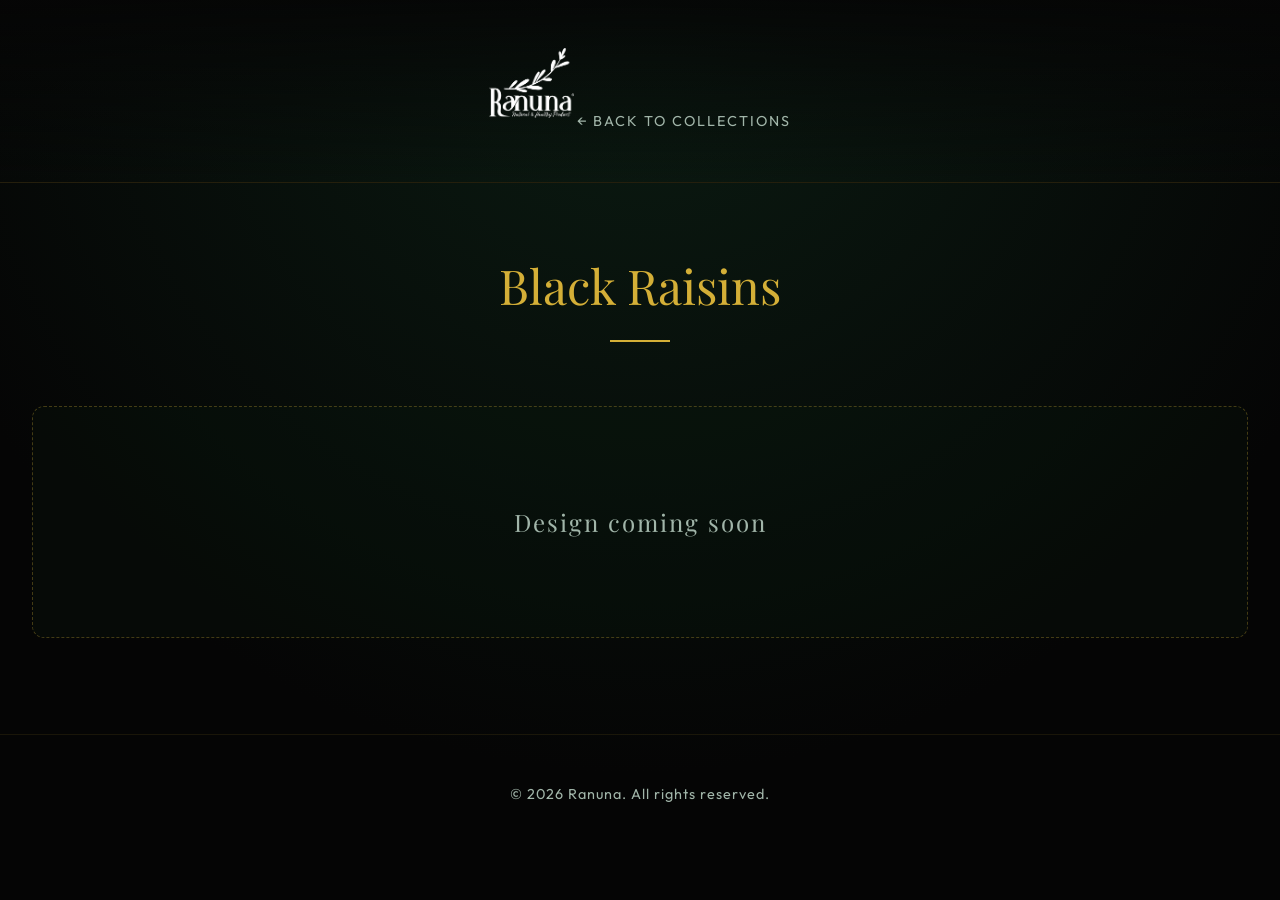
==== black-raisins.html @ 712c2dd8 "Ranuna product showcase gallery with zoom lightbox" ====
<!DOCTYPE html>
<html lang="id">
<head>
    <meta charset="UTF-8">
    <meta name="viewport" content="width=device-width, initial-scale=1.0">
    <title>Black Raisins - Ranuna</title>
    <link rel="preconnect" href="https://fonts.googleapis.com">
    <link rel="preconnect" href="https://fonts.gstatic.com" crossorigin>
    <link href="https://fonts.googleapis.com/css2?family=Outfit:wght@300;400;500&family=Playfair+Display:ital,wght@0,400;0,600;1,400&display=swap" rel="stylesheet">
    <link rel="stylesheet" href="style.css">
</head>
<body>

    <header>
        <img src="design/logo ranuna.png" alt="Ranuna Logo" class="brand-logo" style="max-height: 70px;">
        <a href="index.html" class="back-link">&larr; Back to Collections</a>
    </header>

    <main>
        <div class="page-title-wrapper">
            <h2 class="page-title">Black Raisins</h2>
            <div class="page-divider"></div>
        </div>

        <div class="gallery-grid">
            <div class="gallery-empty">
                <p>Design coming soon</p>
            </div>
        </div>
    </main>

    <!-- Lightbox Element -->
    <div id="lightbox">
        <span class="close-btn">&times;</span>
        <img id="lightbox-img" src="" alt="Zoomed Image">
    </div>

    <footer>
        <p>&copy; 2026 Ranuna. All rights reserved.</p>
    </footer>

    <script src="script.js"></script>
</body>
</html>
---- style.css ----
:root {
    /* Luxury Dark & Green Palette */
    --primary-black: #050505;
    --dark-green: #0a1f13;
    --emerald: #143e26;
    --accent-gold: #d4af37;
    --gold-light: #f5d76e;
    --text-white: #f8fcf9;
    --text-muted: #a1b5a9;
    --transition-smooth: all 0.5s cubic-bezier(0.25, 1, 0.5, 1);
}

* {
    margin: 0;
    padding: 0;
    box-sizing: border-box;
}

body {
    font-family: 'Outfit', sans-serif;
    background-color: var(--primary-black);
    background-image: radial-gradient(circle at 50% 0%, rgba(20, 62, 38, 0.4) 0%, rgba(5, 5, 5, 1) 70%);
    color: var(--text-white);
    line-height: 1.6;
    min-height: 100vh;
    overflow-x: hidden;
}

h1, h2, h3, h4 {
    font-family: 'Playfair Display', serif;
    font-weight: 400;
}

/* Header & Navigation */
header {
    padding: 3rem 2rem;
    text-align: center;
    position: relative;
    border-bottom: 1px solid rgba(212, 175, 55, 0.15);
    background: linear-gradient(to bottom, rgba(5, 5, 5, 0.9), transparent);
}

.brand-logo {
    max-height: 100px;
    width: auto;
    margin-bottom: 0.5rem;
    object-fit: contain;
}

.brand-subtitle {
    font-size: 1rem;
    letter-spacing: 3px;
    color: var(--text-muted);
    text-transform: uppercase;
    margin-top: 1rem;
}

.back-link {
    display: inline-block;
    margin-top: 1.5rem;
    color: var(--text-muted);
    text-decoration: none;
    font-size: 0.9rem;
    letter-spacing: 2px;
    text-transform: uppercase;
    transition: var(--transition-smooth);
    border-bottom: 1px solid transparent;
}

.back-link:hover {
    color: var(--accent-gold);
    border-bottom: 1px solid var(--accent-gold);
}

/* Main Container */
main {
    max-width: 1300px;
    margin: 0 auto;
    padding: 4rem 2rem;
}

/* Page Title Wrapper */
.page-title-wrapper {
    text-align: center;
    margin-bottom: 4rem;
}

.page-title {
    font-size: 3rem;
    color: var(--accent-gold);
    margin-bottom: 1rem;
}

.page-divider {
    width: 60px;
    height: 2px;
    background: var(--accent-gold);
    margin: 0 auto;
}

/* Bento/Masonry Grid for Home Page */
.bento-grid {
    display: flex;
    flex-wrap: wrap;
    gap: 1.5rem;
    align-items: flex-start;
    justify-content: center;
}

.bento-item {
    position: relative;
    border-radius: 12px;
    overflow: hidden;
    background-color: rgba(10, 31, 19, 0.4);
    border: 1px solid rgba(255, 255, 255, 0.05);
    transition: var(--transition-smooth);
    display: block;
    text-decoration: none;
    width: 100%;
}

@media (min-width: 768px) {
    .bento-item:nth-child(1) { width: calc(45% - 1.5rem); }
    .bento-item:nth-child(2) { width: calc(25% - 1.5rem); margin-top: 3rem; }
    .bento-item:nth-child(3) { width: calc(30% - 1.5rem); } 
    .bento-item:nth-child(4) { width: calc(33% - 1.5rem); margin-top: 1rem;} 
    .bento-item:nth-child(5) { width: calc(67% - 1.5rem); }
    .bento-item:nth-child(6) { width: calc(40% - 1.5rem); margin-top: -3rem; }
    .bento-item:nth-child(7) { width: calc(60% - 1.5rem); } 
}

@media (min-width: 1024px) {
    .bento-item:nth-child(1) { width: calc(40% - 1.5rem); }
    .bento-item:nth-child(2) { width: calc(25% - 1.5rem); margin-top: 4rem; }
    .bento-item:nth-child(3) { width: calc(35% - 1.5rem); margin-top: 1rem; }
    .bento-item:nth-child(4) { width: calc(20% - 1.5rem); margin-top: -2rem; }
    .bento-item:nth-child(5) { width: calc(50% - 1.5rem); }
    .bento-item:nth-child(6) { width: calc(30% - 1.5rem); margin-top: 2rem; }
    .bento-item:nth-child(7) { width: calc(60% - 1.5rem); }
}

.bento-item img {
    width: 100%;
    height: auto;
    display: block;
    transition: transform 0.8s cubic-bezier(0.25, 1, 0.5, 1);
    opacity: 0.9;
}

/* Empty bento item placeholder */
.bento-item img[src=""] {
    min-height: 200px;
    background: rgba(10, 31, 19, 0.6);
}

.bento-overlay {
    position: absolute;
    inset: 0;
    background: linear-gradient(to top, rgba(5,5,5,0.9) 0%, rgba(5,5,5,0.3) 50%, rgba(5,5,5,0.1) 100%);
    display: flex;
    flex-direction: column;
    justify-content: flex-end;
    padding: 2rem;
    transition: var(--transition-smooth);
}

.bento-overlay h3 {
    color: var(--text-white);
    font-size: 1.8rem;
    letter-spacing: 1px;
    transform: translateY(10px);
    transition: var(--transition-smooth);
    margin-bottom: 0.5rem;
}

.bento-overlay span {
    color: var(--accent-gold);
    font-size: 0.9rem;
    letter-spacing: 2px;
    text-transform: uppercase;
    opacity: 0;
    transform: translateY(10px);
    transition: var(--transition-smooth);
}

.bento-item:hover {
    border-color: rgba(212, 175, 55, 0.5);
    box-shadow: 0 15px 40px rgba(0, 0, 0, 0.8), 0 0 20px rgba(20, 62, 38, 0.6);
    transform: translateY(-5px);
    z-index: 10;
}

.bento-item:hover img {
    transform: scale(1.05);
    opacity: 1;
}

.bento-item:hover .bento-overlay {
    background: linear-gradient(to top, rgba(5,5,5,0.95) 0%, rgba(20,62,38,0.4) 50%, transparent 100%);
}

.bento-item:hover .bento-overlay h3 {
    color: var(--accent-gold);
    transform: translateY(0);
}

.bento-item:hover .bento-overlay span {
    opacity: 1;
    transform: translateY(0);
}


/* Product Gallery Grid (Inner Pages) */
.gallery-grid {
    display: grid;
    grid-template-columns: repeat(auto-fill, minmax(280px, 1fr));
    gap: 2rem;
}

.gallery-item {
    position: relative;
    border-radius: 8px;
    overflow: hidden;
    aspect-ratio: 4/5;
    background-color: rgba(10, 31, 19, 0.5);
    cursor: zoom-in;
    border: 1px solid rgba(255, 255, 255, 0.05);
    transition: var(--transition-smooth);
}

.gallery-item:hover {
    transform: translateY(-10px);
    border-color: rgba(212, 175, 55, 0.3);
    box-shadow: 0 20px 40px rgba(0, 0, 0, 0.8), 0 0 15px rgba(20, 62, 38, 0.6);
}

.gallery-item img {
    width: 100%;
    height: 100%;
    object-fit: contain;
    padding: 1rem;
    transition: transform 0.8s cubic-bezier(0.25, 1, 0.5, 1);
}

.gallery-item:hover img {
    transform: scale(1.05);
}

/* Gallery Empty State */
.gallery-empty {
    grid-column: 1 / -1;
    text-align: center;
    padding: 6rem 2rem;
    border: 1px dashed rgba(212, 175, 55, 0.3);
    border-radius: 12px;
    background: rgba(10, 31, 19, 0.2);
}

.gallery-empty p {
    font-family: 'Playfair Display', serif;
    font-size: 1.5rem;
    color: var(--text-muted);
    letter-spacing: 2px;
}

/* Lightbox Modal */
#lightbox {
    display: none;
    position: fixed;
    z-index: 1000;
    inset: 0;
    background-color: rgba(5, 5, 5, 0.95);
    backdrop-filter: blur(10px);
    opacity: 0;
    align-items: center;
    justify-content: center;
    transition: opacity 0.4s ease;
    overflow: hidden;
}

#lightbox.active {
    display: flex;
    opacity: 1;
}

#lightbox img {
    max-width: 90%;
    max-height: 90vh;
    object-fit: contain;
    border-radius: 4px;
    box-shadow: 0 0 50px rgba(0,0,0,0.8);
    transform: scale(0.95);
    transition: transform 0.4s ease;
    cursor: grab;
}

#lightbox.active img {
    transform: scale(1);
}

#lightbox img:active {
    cursor: grabbing;
}

.close-btn {
    position: absolute;
    top: 30px;
    right: 40px;
    color: var(--text-white);
    font-size: 2.5rem;
    font-family: sans-serif;
    font-weight: 100;
    cursor: pointer;
    transition: color 0.3s ease;
    z-index: 1001;
}

.close-btn:hover {
    color: var(--accent-gold);
}

/* Footer */
footer {
    text-align: center;
    padding: 3rem 2rem;
    border-top: 1px solid rgba(212, 175, 55, 0.1);
    color: var(--text-muted);
    font-size: 0.9rem;
    letter-spacing: 1px;
    margin-top: 2rem;
}

/* Responsive Adaptive */
@media (max-width: 992px) {
    .page-title { font-size: 2.5rem; }
    .gallery-grid { grid-template-columns: repeat(auto-fill, minmax(240px, 1fr)); }
}

@media (max-width: 600px) {
    header { padding: 2rem 1rem; }
    .brand-logo { max-height: 70px; }
    .brand-subtitle { font-size: 0.8rem; letter-spacing: 2px;}
    main { padding: 2rem 1rem; }
    .page-title { font-size: 2rem; }
    
    .bento-grid { 
        display: flex;
        flex-direction: column;
    }
    .bento-item {
        width: 100% !important;
        margin-top: 0 !important;
    }
    
    .gallery-grid { grid-template-columns: 1fr; gap: 2rem; }
    .close-btn { top: 15px; right: 25px; font-size: 2rem; }
}
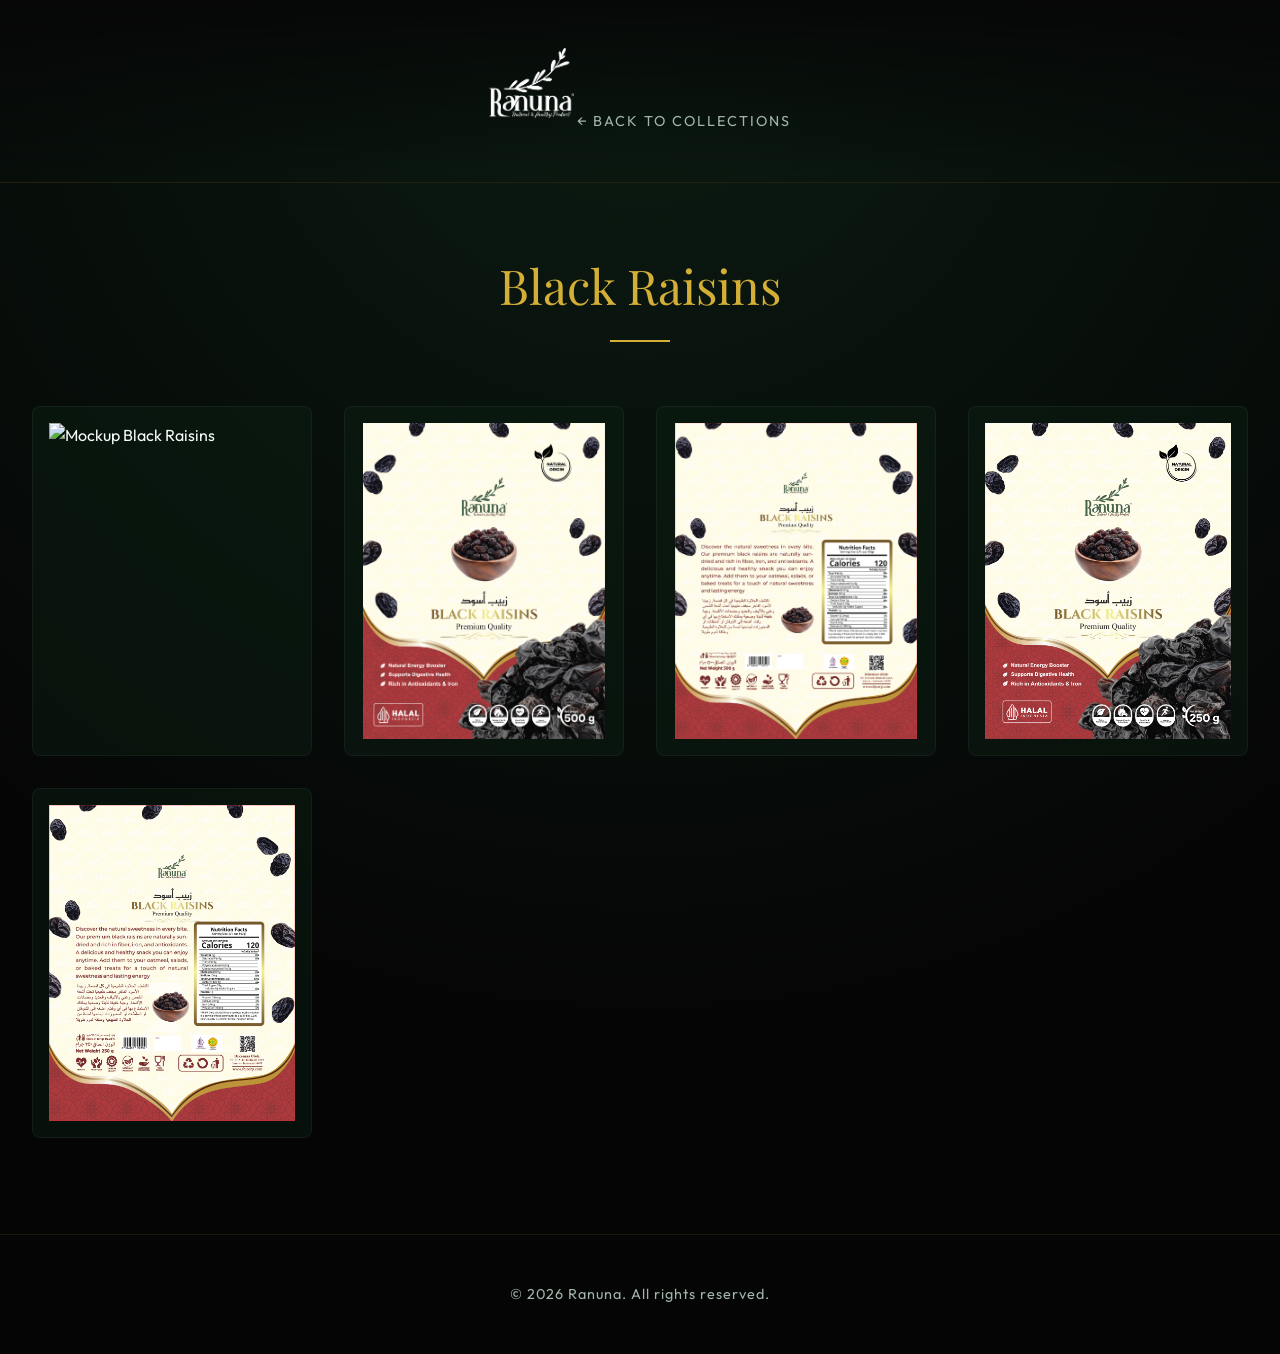
==== commit d1de9c2b: "feat: add Black Raisins, Gold Raisins, Macadamia designs and mockups" ====
--- a/black-raisins.html
+++ b/black-raisins.html
@@ -23,9 +23,11 @@
         </div>
 
         <div class="gallery-grid">
-            <div class="gallery-empty">
-                <p>Design coming soon</p>
-            </div>
+            <div class="gallery-item"><img src="design/Mockup black raisins.png" alt="Mockup Black Raisins"></div>
+            <div class="gallery-item"><img src="design/Black Raisins 250gr-500gr pouch final-01.png" alt="Black Raisins 1"></div>
+            <div class="gallery-item"><img src="design/Black Raisins 250gr-500gr pouch final-02.png" alt="Black Raisins 2"></div>
+            <div class="gallery-item"><img src="design/Black Raisins 250gr-500gr pouch final-03.png" alt="Black Raisins 3"></div>
+            <div class="gallery-item"><img src="design/Black Raisins 250gr-500gr pouch final-04.png" alt="Black Raisins 4"></div>
         </div>
     </main>
 
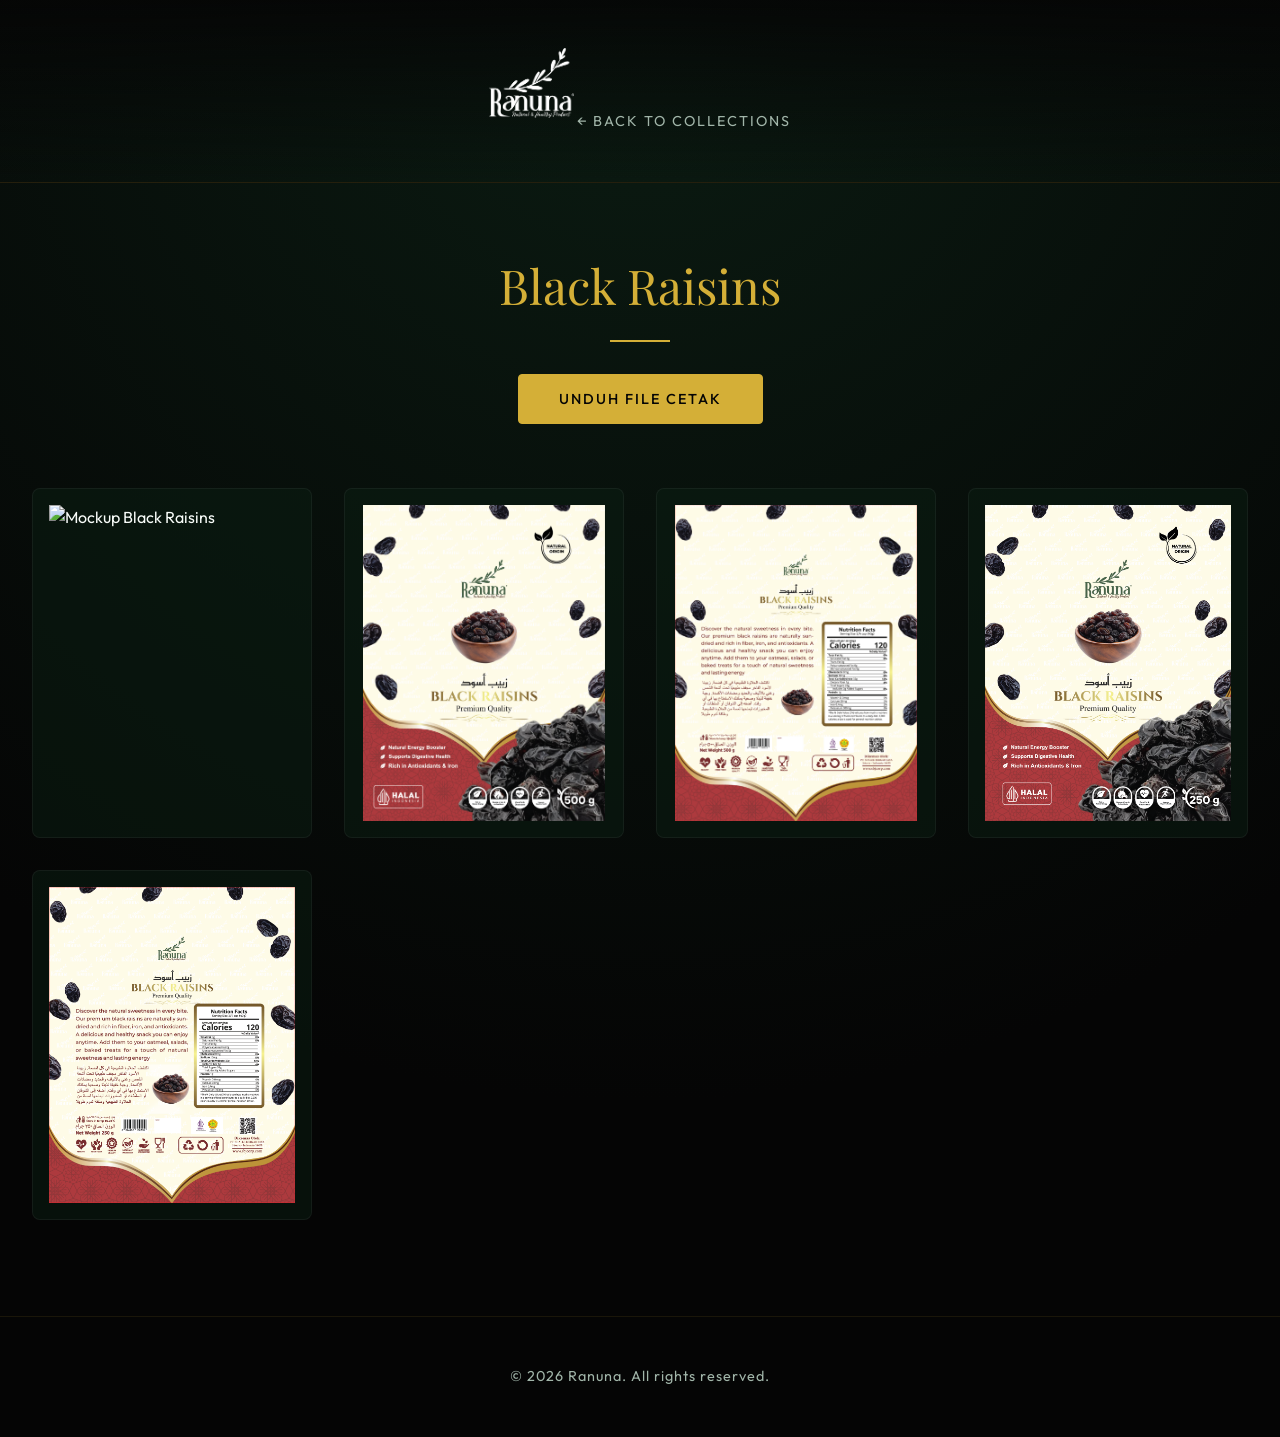
==== commit 27f777b3: "Update mockup almond, add 'Unduh File Cetak' button to all product pages, and update styles" ====
--- a/black-raisins.html
+++ b/black-raisins.html
@@ -20,6 +20,7 @@
         <div class="page-title-wrapper">
             <h2 class="page-title">Black Raisins</h2>
             <div class="page-divider"></div>
+            <a href="https://drive.google.com/drive/folders/1UnBCWKYsKBxjyerLS2sAT0NZEykQ9to8?usp=drive_link" class="download-btn" target="_blank" rel="noopener noreferrer">Unduh File Cetak</a>
         </div>
 
         <div class="gallery-grid">
--- a/style.css
+++ b/style.css
@@ -96,6 +96,31 @@
     height: 2px;
     background: var(--accent-gold);
     margin: 0 auto;
+}
+
+/* Download Print File Button */
+.download-btn {
+    display: inline-block;
+    margin-top: 2rem;
+    padding: 0.8rem 2.5rem;
+    background-color: var(--accent-gold);
+    color: var(--primary-black);
+    text-transform: uppercase;
+    letter-spacing: 2px;
+    font-size: 0.9rem;
+    font-weight: 500;
+    text-decoration: none;
+    border-radius: 4px;
+    transition: var(--transition-smooth);
+    border: 1px solid var(--accent-gold);
+    font-family: 'Outfit', sans-serif;
+}
+
+.download-btn:hover {
+    background-color: transparent;
+    color: var(--accent-gold);
+    box-shadow: 0 5px 15px rgba(212, 175, 55, 0.2);
+    transform: translateY(-2px);
 }
 
 /* Bento/Masonry Grid for Home Page */
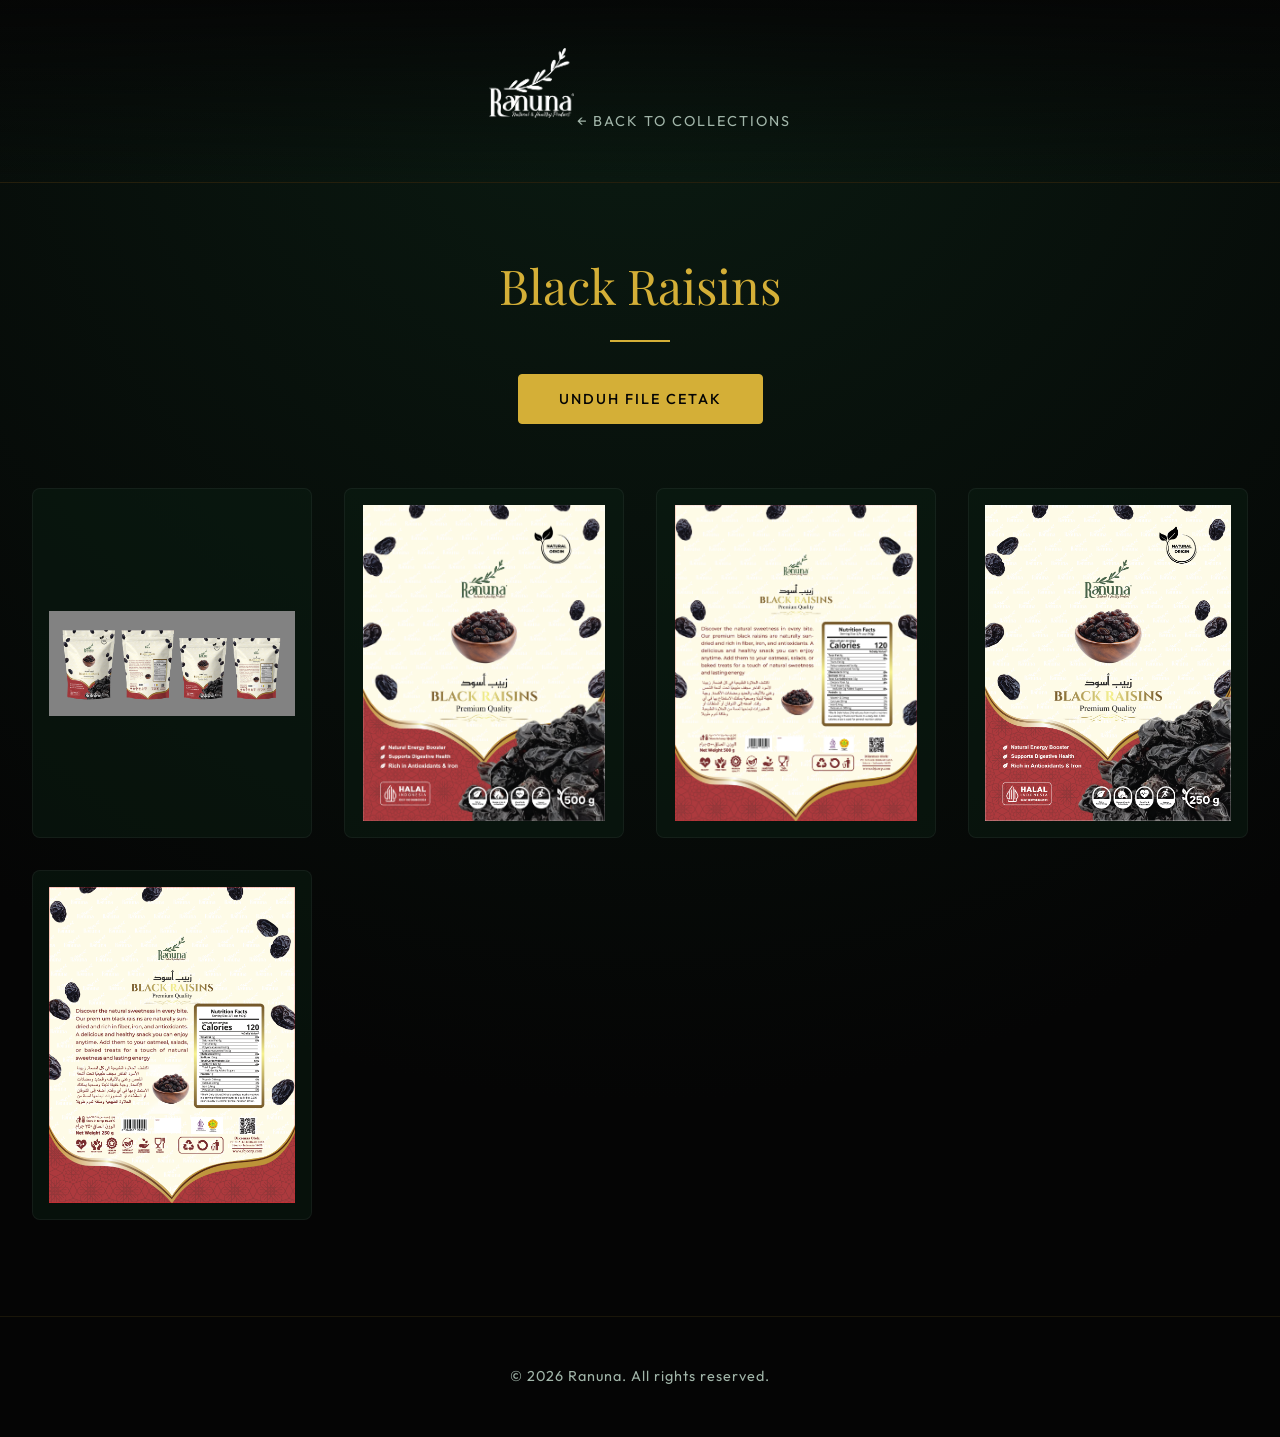
==== commit b9b5c505: "Update mockup images (black raisins, chia seed, gold raisins, macadamia) to new versions and add pan" ====
--- a/black-raisins.html
+++ b/black-raisins.html
@@ -24,7 +24,7 @@
         </div>
 
         <div class="gallery-grid">
-            <div class="gallery-item"><img src="design/Mockup black raisins.png" alt="Mockup Black Raisins"></div>
+            <div class="gallery-item"><img src="design/Mockup black raisins new.png" alt="Mockup Black Raisins"></div>
             <div class="gallery-item"><img src="design/Black Raisins 250gr-500gr pouch final-01.png" alt="Black Raisins 1"></div>
             <div class="gallery-item"><img src="design/Black Raisins 250gr-500gr pouch final-02.png" alt="Black Raisins 2"></div>
             <div class="gallery-item"><img src="design/Black Raisins 250gr-500gr pouch final-03.png" alt="Black Raisins 3"></div>
